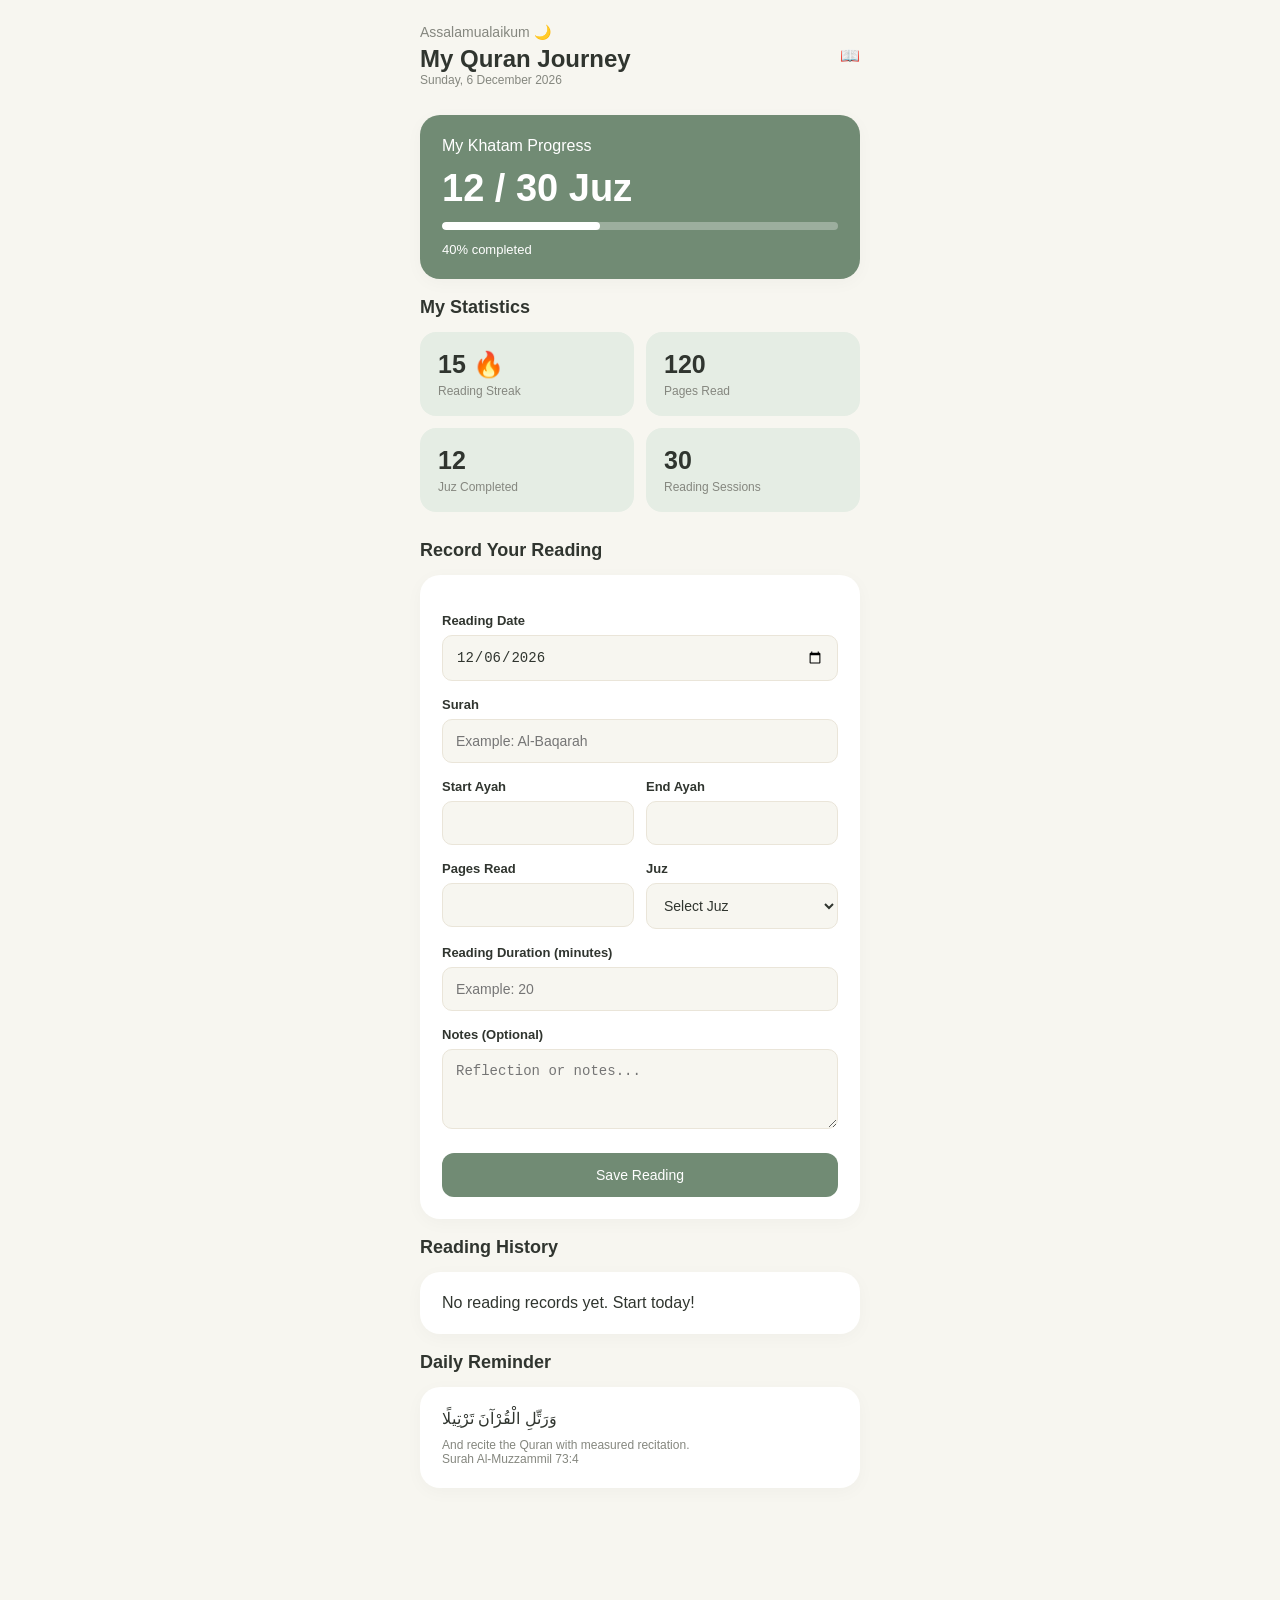
==== index.html @ 78678e8b "Fix homepage name" ====
<!DOCTYPE html>
<html lang="en">
<head>
  <meta charset="UTF-8">
  <meta name="viewport" content="width=device-width, initial-scale=1.0">
  <meta name="theme-color" content="#F7F6F0">
  <title>Quran Daily Tracker</title>
  <link rel="stylesheet" href="style.css">
</head>

<body>
  <main class="app">

    <header>
      <div>
        <p class="greeting">Assalamualaikum 🌙</p>
        <h1>My Quran Journey</h1>
        <p class="date" id="today"></p>
      </div>
      <div>📖</div>
    </header>

    <section class="card progress-card">
      <p>My Khatam Progress</p>
      <div class="progress-number">12 / 30 Juz</div>
      <div class="progress-track">
        <div class="progress-fill"></div>
      </div>
      <p style="margin-top:12px;font-size:13px">
        40% completed
      </p>
    </section>

    <h2 class="section-title">My Statistics</h2>

    <section class="stats">
      <div class="stat">
        <div class="stat-number">15 🔥</div>
        <p class="stat-label">Reading Streak</p>
      </div>

      <div class="stat">
        <div class="stat-number">120</div>
        <p class="stat-label">Pages Read</p>
      </div>

      <div class="stat">
        <div class="stat-number">12</div>
        <p class="stat-label">Juz Completed</p>
      </div>

      <div class="stat">
        <div class="stat-number">30</div>
        <p class="stat-label">Reading Sessions</p>
      </div>
    </section>

    
<h2 class="section-title" style="margin-top:28px">
  Record Your Reading
</h2>

<section class="card">
  <form id="readingForm">

    <label for="readingDate">Reading Date</label>
    <input type="date" id="readingDate" required>

    <label for="surah">Surah</label>
    <input type="text" id="surah"
      placeholder="Example: Al-Baqarah" required>

    <div class="form-row">
      <div>
        <label for="startAyah">Start Ayah</label>
        <input type="number" id="startAyah"
          min="1" required>
      </div>

      <div>
        <label for="endAyah">End Ayah</label>
        <input type="number" id="endAyah"
          min="1" required>
      </div>
    </div>

    <div class="form-row">
      <div>
        <label for="pages">Pages Read</label>
        <input type="number" id="pages"
          min="1" required>
      </div>

      <div>
        <label for="juz">Juz</label>
        <select id="juz" required>
          <option value="">Select Juz</option>
          <option value="1">Juz 1</option>
          <option value="2">Juz 2</option>
          <option value="3">Juz 3</option>
          <option value="4">Juz 4</option>
          <option value="5">Juz 5</option>
          <option value="6">Juz 6</option>
          <option value="7">Juz 7</option>
          <option value="8">Juz 8</option>
          <option value="9">Juz 9</option>
          <option value="10">Juz 10</option>
          <option value="11">Juz 11</option>
          <option value="12">Juz 12</option>
          <option value="13">Juz 13</option>
          <option value="14">Juz 14</option>
          <option value="15">Juz 15</option>
          <option value="16">Juz 16</option>
          <option value="17">Juz 17</option>
          <option value="18">Juz 18</option>
          <option value="19">Juz 19</option>
          <option value="20">Juz 20</option>
          <option value="21">Juz 21</option>
          <option value="22">Juz 22</option>
          <option value="23">Juz 23</option>
          <option value="24">Juz 24</option>
          <option value="25">Juz 25</option>
          <option value="26">Juz 26</option>
          <option value="27">Juz 27</option>
          <option value="28">Juz 28</option>
          <option value="29">Juz 29</option>
          <option value="30">Juz 30</option>
        </select>
      </div>
    </div>

    <label for="duration">Reading Duration (minutes)</label>
    <input type="number" id="duration"
      min="1" placeholder="Example: 20">

    <label for="notes">Notes (Optional)</label>
    <textarea id="notes"
      placeholder="Reflection or notes..."></textarea>

    <button type="submit" style="width:100%;margin-top:20px">
      Save Reading
    </button>

  </form>
</section>

<h2 class="section-title">Reading History</h2>

<section class="card" id="readingHistory">
  <p style="color:#85877F;font-size:13px">
    Your reading records will appear here.
  </p>
</section>
    
    <h2 class="section-title">Daily Reminder</h2>

    <section class="card">
      <p>وَرَتِّلِ الْقُرْآنَ تَرْتِيلًا</p>
      <p style="font-size:12px;color:#85877F;margin-top:10px">
        And recite the Quran with measured recitation.
        <br>Surah Al-Muzzammil 73:4
      </p>
    </section>

  </main>

  <script>
    document.getElementById("today").textContent =
      new Date().toLocaleDateString("en-MY", {
        weekday: "long",
        day: "numeric",
        month: "long",
        year: "numeric"
      });
  </script>

  <script src="app.js"></script>
</body>
</html>
---- style.css ----
* {
  box-sizing: border-box;
  margin: 0;
  padding: 0;
}

:root {
  --ivory: #F7F6F0;
  --sage: #718B74;
  --sage-light: #E5EDE4;
  --beige: #EAE5D9;
  --text: #30352F;
  --muted: #85877F;
  --white: #FFFFFF;
}

body {
  font-family: Arial, sans-serif;
  background: var(--ivory);
  color: var(--text);
  padding-bottom: 90px;
}

.app {
  max-width: 480px;
  margin: auto;
  padding: 24px 20px;
}

header {
  display: flex;
  justify-content: space-between;
  align-items: center;
  margin-bottom: 28px;
}

.greeting {
  font-size: 14px;
  color: var(--muted);
}

h1 {
  font-size: 24px;
  margin-top: 5px;
}

.date {
  font-size: 12px;
  color: var(--muted);
}

.card {
  background: var(--white);
  border-radius: 20px;
  padding: 22px;
  margin-bottom: 18px;
  box-shadow: 0 4px 18px rgba(0,0,0,0.03);
}

.progress-card {
  background: var(--sage);
  color: white;
}

.progress-number {
  font-size: 38px;
  font-weight: bold;
  margin: 12px 0;
}

.progress-track {
  height: 8px;
  background: rgba(255,255,255,0.3);
  border-radius: 20px;
  overflow: hidden;
}

.progress-fill {
  width: 40%;
  height: 100%;
  background: white;
  border-radius: 20px;
}

.section-title {
  font-size: 18px;
  margin-bottom: 14px;
}

.stats {
  display: grid;
  grid-template-columns: repeat(2, 1fr);
  gap: 12px;
}

.stat {
  background: var(--sage-light);
  border-radius: 16px;
  padding: 18px;
}

.stat-number {
  font-size: 25px;
  font-weight: bold;
  margin-bottom: 5px;
}

.stat-label {
  font-size: 12px;
  color: var(--muted);
}

button {
  border: none;
  background: var(--sage);
  color: white;
  padding: 14px 20px;
  border-radius: 12px;
  font-size: 14px;
  cursor: pointer;
}
label {
  display: block;
  font-size: 13px;
  font-weight: 600;
  margin: 16px 0 7px;
}

input, select, textarea {
  width: 100%;
  padding: 13px;
  border: 1px solid #EAE5D9;
  border-radius: 10px;
  background: #F7F6F0;
  color: #30352F;
  font-size: 14px;
}

.form-row {
  display: grid;
  grid-template-columns: 1fr 1fr;
  gap: 12px;
}

textarea {
  min-height: 80px;
  resize: vertical;
}

.history-item {
  padding: 15px 0;
  border-bottom: 1px solid #EAE5D9;
}

.history-item h3 {
  margin-bottom: 8px;
  color: #718B74;
}

.history-item p {
  font-size: 13px;
  color: #85877F;
  margin: 5px 0;
}

.history-item button {
  background: #A65F5F;
  padding: 8px 14px;
  margin-top: 8px;
}
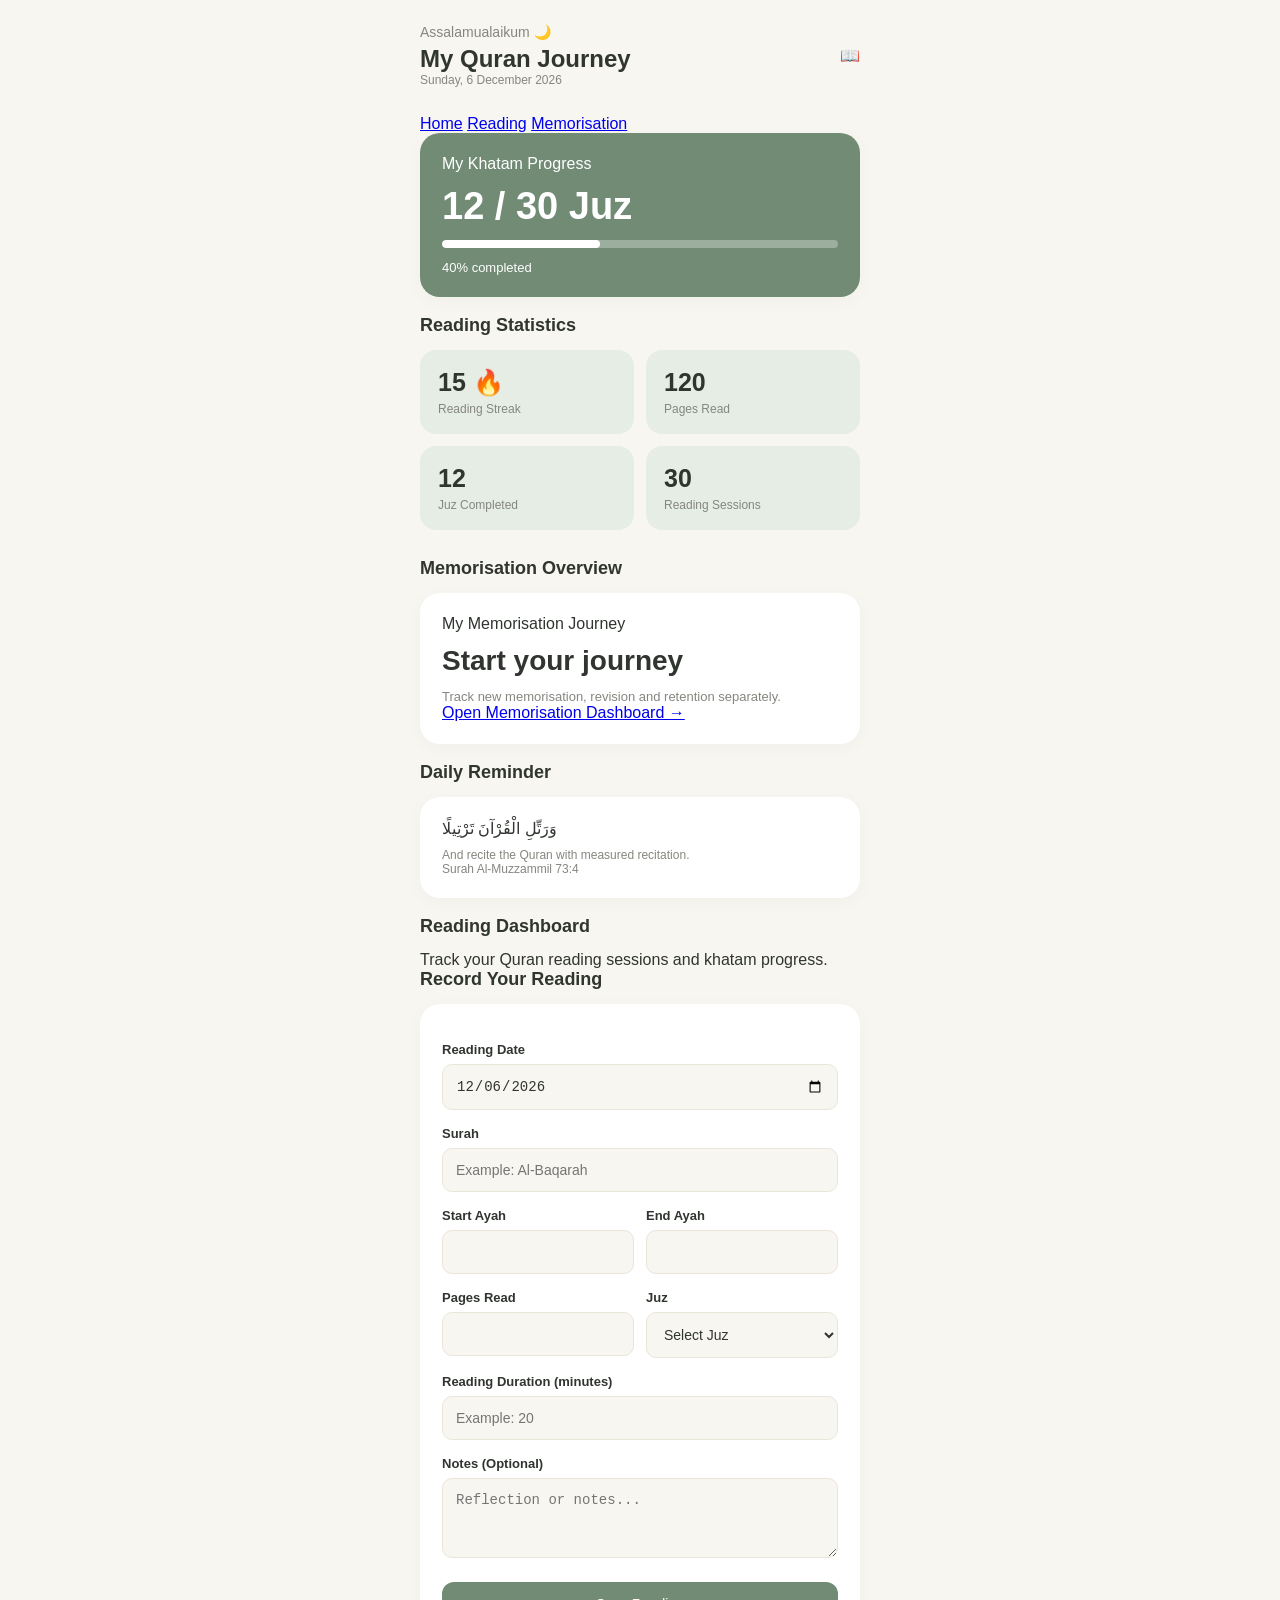
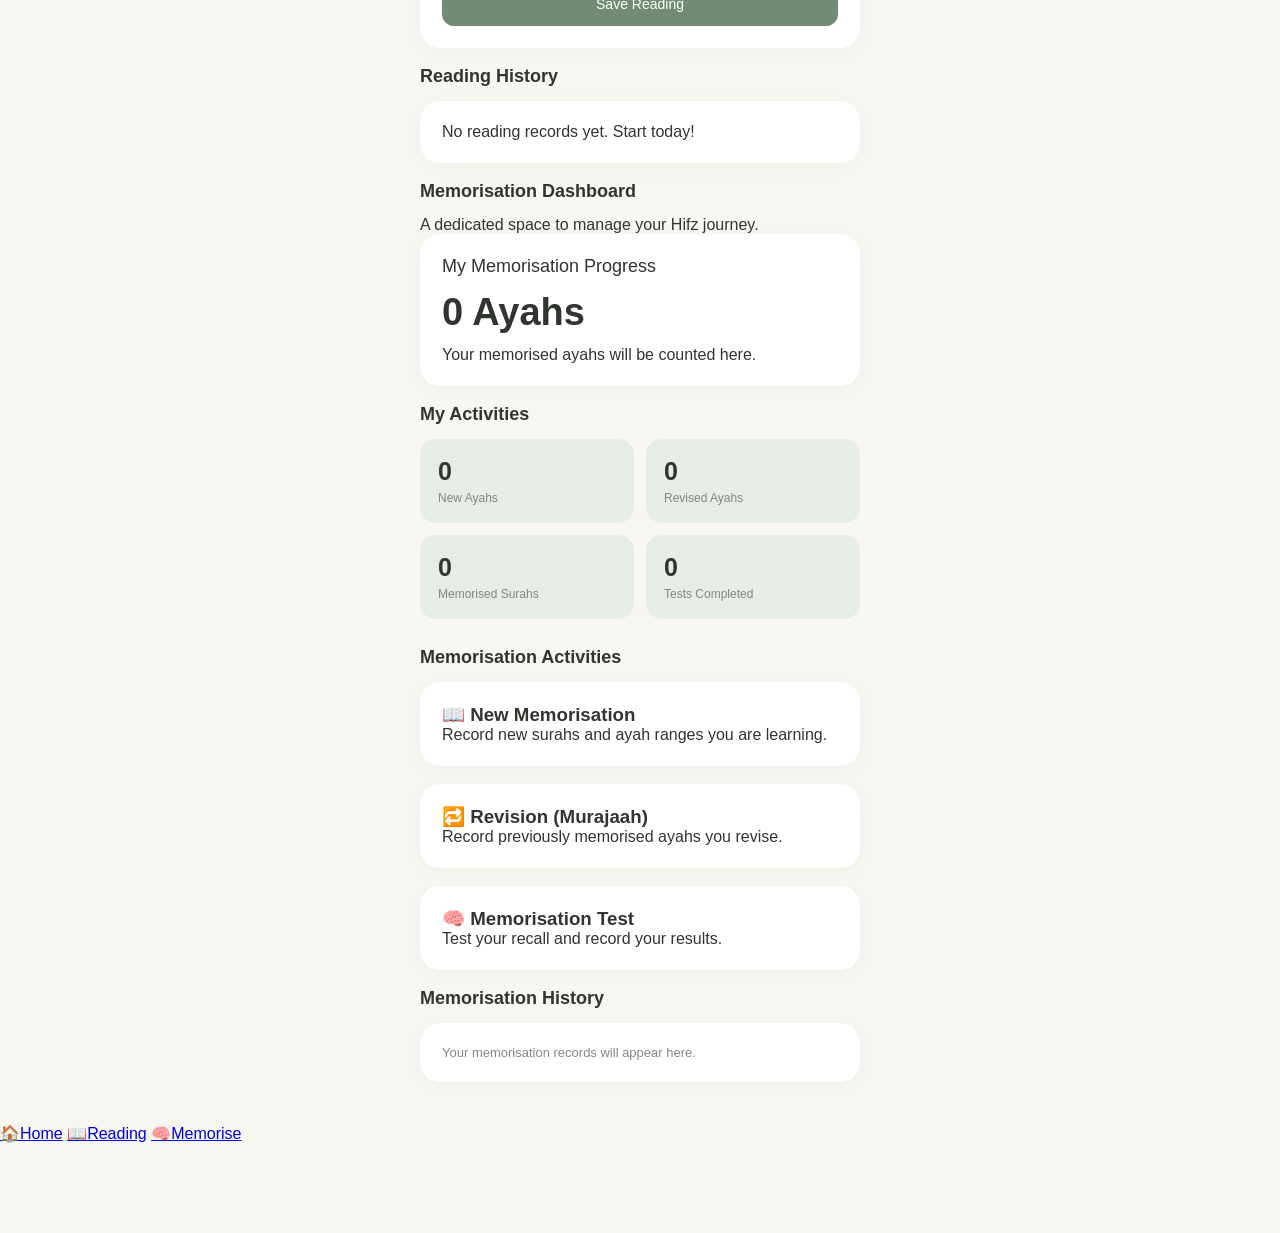
==== commit 01b34084: "Update index.html The app will have three main navigation destinations: 1. Home – overview and shor" ====
--- a/index.html
+++ b/index.html
@@ -21,149 +21,267 @@
       <div>📖</div>
     </header>
 
-    <section class="card progress-card">
-      <p>My Khatam Progress</p>
-      <div class="progress-number">12 / 30 Juz</div>
-      <div class="progress-track">
-        <div class="progress-fill"></div>
-      </div>
-      <p style="margin-top:12px;font-size:13px">
-        40% completed
+    <!-- MAIN NAVIGATION -->
+    <nav class="main-nav">
+      <a href="#home" class="nav-link active">Home</a>
+      <a href="#reading" class="nav-link">Reading</a>
+      <a href="#memorisation" class="nav-link">Memorisation</a>
+    </nav>
+
+    <!-- HOME DASHBOARD -->
+    <section id="home">
+
+      <section class="card progress-card">
+        <p>My Khatam Progress</p>
+        <div class="progress-number">12 / 30 Juz</div>
+        <div class="progress-track">
+          <div class="progress-fill"></div>
+        </div>
+        <p style="margin-top:12px;font-size:13px">
+          40% completed
+        </p>
+      </section>
+
+      <h2 class="section-title">Reading Statistics</h2>
+
+      <section class="stats">
+        <div class="stat">
+          <div class="stat-number">15 🔥</div>
+          <p class="stat-label">Reading Streak</p>
+        </div>
+
+        <div class="stat">
+          <div class="stat-number">120</div>
+          <p class="stat-label">Pages Read</p>
+        </div>
+
+        <div class="stat">
+          <div class="stat-number">12</div>
+          <p class="stat-label">Juz Completed</p>
+        </div>
+
+        <div class="stat">
+          <div class="stat-number">30</div>
+          <p class="stat-label">Reading Sessions</p>
+        </div>
+      </section>
+
+      <h2 class="section-title" style="margin-top:28px">
+        Memorisation Overview
+      </h2>
+
+      <section class="card">
+        <p>My Memorisation Journey</p>
+        <p style="font-size:28px;font-weight:bold;margin:12px 0">
+          Start your journey
+        </p>
+        <p style="font-size:13px;color:#85877F">
+          Track new memorisation, revision and retention separately.
+        </p>
+        <a href="#memorisation" class="action-link">
+          Open Memorisation Dashboard →
+        </a>
+      </section>
+
+      <h2 class="section-title">Daily Reminder</h2>
+
+      <section class="card">
+        <p>وَرَتِّلِ الْقُرْآنَ تَرْتِيلًا</p>
+        <p style="font-size:12px;color:#85877F;margin-top:10px">
+          And recite the Quran with measured recitation.
+          <br>Surah Al-Muzzammil 73:4
+        </p>
+      </section>
+
+    </section>
+
+    <!-- READING DASHBOARD -->
+    <section id="reading" class="dashboard-section">
+
+      <h2 class="section-title">Reading Dashboard</h2>
+      <p class="section-description">
+        Track your Quran reading sessions and khatam progress.
       </p>
+
+      <h2 class="section-title">Record Your Reading</h2>
+
+      <section class="card">
+        <form id="readingForm">
+
+          <label for="readingDate">Reading Date</label>
+          <input type="date" id="readingDate" required>
+
+          <label for="surah">Surah</label>
+          <input type="text" id="surah"
+            placeholder="Example: Al-Baqarah" required>
+
+          <div class="form-row">
+            <div>
+              <label for="startAyah">Start Ayah</label>
+              <input type="number" id="startAyah"
+                min="1" required>
+            </div>
+
+            <div>
+              <label for="endAyah">End Ayah</label>
+              <input type="number" id="endAyah"
+                min="1" required>
+            </div>
+          </div>
+
+          <div class="form-row">
+            <div>
+              <label for="pages">Pages Read</label>
+              <input type="number" id="pages"
+                min="1" required>
+            </div>
+
+            <div>
+              <label for="juz">Juz</label>
+              <select id="juz" required>
+                <option value="">Select Juz</option>
+                <option value="1">Juz 1</option>
+                <option value="2">Juz 2</option>
+                <option value="3">Juz 3</option>
+                <option value="4">Juz 4</option>
+                <option value="5">Juz 5</option>
+                <option value="6">Juz 6</option>
+                <option value="7">Juz 7</option>
+                <option value="8">Juz 8</option>
+                <option value="9">Juz 9</option>
+                <option value="10">Juz 10</option>
+                <option value="11">Juz 11</option>
+                <option value="12">Juz 12</option>
+                <option value="13">Juz 13</option>
+                <option value="14">Juz 14</option>
+                <option value="15">Juz 15</option>
+                <option value="16">Juz 16</option>
+                <option value="17">Juz 17</option>
+                <option value="18">Juz 18</option>
+                <option value="19">Juz 19</option>
+                <option value="20">Juz 20</option>
+                <option value="21">Juz 21</option>
+                <option value="22">Juz 22</option>
+                <option value="23">Juz 23</option>
+                <option value="24">Juz 24</option>
+                <option value="25">Juz 25</option>
+                <option value="26">Juz 26</option>
+                <option value="27">Juz 27</option>
+                <option value="28">Juz 28</option>
+                <option value="29">Juz 29</option>
+                <option value="30">Juz 30</option>
+              </select>
+            </div>
+          </div>
+
+          <label for="duration">Reading Duration (minutes)</label>
+          <input type="number" id="duration"
+            min="1" placeholder="Example: 20">
+
+          <label for="notes">Notes (Optional)</label>
+          <textarea id="notes"
+            placeholder="Reflection or notes..."></textarea>
+
+          <button type="submit" style="width:100%;margin-top:20px">
+            Save Reading
+          </button>
+
+        </form>
+      </section>
+
+      <h2 class="section-title">Reading History</h2>
+
+      <section class="card" id="readingHistory">
+        <p style="color:#85877F;font-size:13px">
+          Your reading records will appear here.
+        </p>
+      </section>
+
     </section>
 
-    <h2 class="section-title">My Statistics</h2>
-
-    <section class="stats">
-      <div class="stat">
-        <div class="stat-number">15 🔥</div>
-        <p class="stat-label">Reading Streak</p>
-      </div>
-
-      <div class="stat">
-        <div class="stat-number">120</div>
-        <p class="stat-label">Pages Read</p>
-      </div>
-
-      <div class="stat">
-        <div class="stat-number">12</div>
-        <p class="stat-label">Juz Completed</p>
-      </div>
-
-      <div class="stat">
-        <div class="stat-number">30</div>
-        <p class="stat-label">Reading Sessions</p>
-      </div>
+    <!-- MEMORISATION DASHBOARD -->
+    <section id="memorisation" class="dashboard-section">
+
+      <h2 class="section-title">Memorisation Dashboard</h2>
+      <p class="section-description">
+        A dedicated space to manage your Hifz journey.
+      </p>
+
+      <section class="card">
+        <p class="section-title">My Memorisation Progress</p>
+        <div class="progress-number">0 Ayahs</div>
+        <p class="section-description">
+          Your memorised ayahs will be counted here.
+        </p>
+      </section>
+
+      <h2 class="section-title">My Activities</h2>
+
+      <section class="stats">
+        <div class="stat">
+          <div class="stat-number">0</div>
+          <p class="stat-label">New Ayahs</p>
+        </div>
+
+        <div class="stat">
+          <div class="stat-number">0</div>
+          <p class="stat-label">Revised Ayahs</p>
+        </div>
+
+        <div class="stat">
+          <div class="stat-number">0</div>
+          <p class="stat-label">Memorised Surahs</p>
+        </div>
+
+        <div class="stat">
+          <div class="stat-number">0</div>
+          <p class="stat-label">Tests Completed</p>
+        </div>
+      </section>
+
+      <h2 class="section-title" style="margin-top:28px">
+        Memorisation Activities
+      </h2>
+
+      <section class="card">
+        <h3>📖 New Memorisation</h3>
+        <p class="section-description">
+          Record new surahs and ayah ranges you are learning.
+        </p>
+      </section>
+
+      <section class="card">
+        <h3>🔁 Revision (Murajaah)</h3>
+        <p class="section-description">
+          Record previously memorised ayahs you revise.
+        </p>
+      </section>
+
+      <section class="card">
+        <h3>🧠 Memorisation Test</h3>
+        <p class="section-description">
+          Test your recall and record your results.
+        </p>
+      </section>
+
+      <h2 class="section-title">Memorisation History</h2>
+
+      <section class="card" id="memorisationHistory">
+        <p style="color:#85877F;font-size:13px">
+          Your memorisation records will appear here.
+        </p>
+      </section>
+
     </section>
 
-    
-<h2 class="section-title" style="margin-top:28px">
-  Record Your Reading
-</h2>
-
-<section class="card">
-  <form id="readingForm">
-
-    <label for="readingDate">Reading Date</label>
-    <input type="date" id="readingDate" required>
-
-    <label for="surah">Surah</label>
-    <input type="text" id="surah"
-      placeholder="Example: Al-Baqarah" required>
-
-    <div class="form-row">
-      <div>
-        <label for="startAyah">Start Ayah</label>
-        <input type="number" id="startAyah"
-          min="1" required>
-      </div>
-
-      <div>
-        <label for="endAyah">End Ayah</label>
-        <input type="number" id="endAyah"
-          min="1" required>
-      </div>
-    </div>
-
-    <div class="form-row">
-      <div>
-        <label for="pages">Pages Read</label>
-        <input type="number" id="pages"
-          min="1" required>
-      </div>
-
-      <div>
-        <label for="juz">Juz</label>
-        <select id="juz" required>
-          <option value="">Select Juz</option>
-          <option value="1">Juz 1</option>
-          <option value="2">Juz 2</option>
-          <option value="3">Juz 3</option>
-          <option value="4">Juz 4</option>
-          <option value="5">Juz 5</option>
-          <option value="6">Juz 6</option>
-          <option value="7">Juz 7</option>
-          <option value="8">Juz 8</option>
-          <option value="9">Juz 9</option>
-          <option value="10">Juz 10</option>
-          <option value="11">Juz 11</option>
-          <option value="12">Juz 12</option>
-          <option value="13">Juz 13</option>
-          <option value="14">Juz 14</option>
-          <option value="15">Juz 15</option>
-          <option value="16">Juz 16</option>
-          <option value="17">Juz 17</option>
-          <option value="18">Juz 18</option>
-          <option value="19">Juz 19</option>
-          <option value="20">Juz 20</option>
-          <option value="21">Juz 21</option>
-          <option value="22">Juz 22</option>
-          <option value="23">Juz 23</option>
-          <option value="24">Juz 24</option>
-          <option value="25">Juz 25</option>
-          <option value="26">Juz 26</option>
-          <option value="27">Juz 27</option>
-          <option value="28">Juz 28</option>
-          <option value="29">Juz 29</option>
-          <option value="30">Juz 30</option>
-        </select>
-      </div>
-    </div>
-
-    <label for="duration">Reading Duration (minutes)</label>
-    <input type="number" id="duration"
-      min="1" placeholder="Example: 20">
-
-    <label for="notes">Notes (Optional)</label>
-    <textarea id="notes"
-      placeholder="Reflection or notes..."></textarea>
-
-    <button type="submit" style="width:100%;margin-top:20px">
-      Save Reading
-    </button>
-
-  </form>
-</section>
-
-<h2 class="section-title">Reading History</h2>
-
-<section class="card" id="readingHistory">
-  <p style="color:#85877F;font-size:13px">
-    Your reading records will appear here.
-  </p>
-</section>
-    
-    <h2 class="section-title">Daily Reminder</h2>
-
-    <section class="card">
-      <p>وَرَتِّلِ الْقُرْآنَ تَرْتِيلًا</p>
-      <p style="font-size:12px;color:#85877F;margin-top:10px">
-        And recite the Quran with measured recitation.
-        <br>Surah Al-Muzzammil 73:4
-      </p>
-    </section>
-
   </main>
+
+  <!-- BOTTOM NAVIGATION -->
+  <nav class="bottom-nav">
+    <a href="#home">🏠<span>Home</span></a>
+    <a href="#reading">📖<span>Reading</span></a>
+    <a href="#memorisation">🧠<span>Memorise</span></a>
+  </nav>
 
   <script>
     document.getElementById("today").textContent =
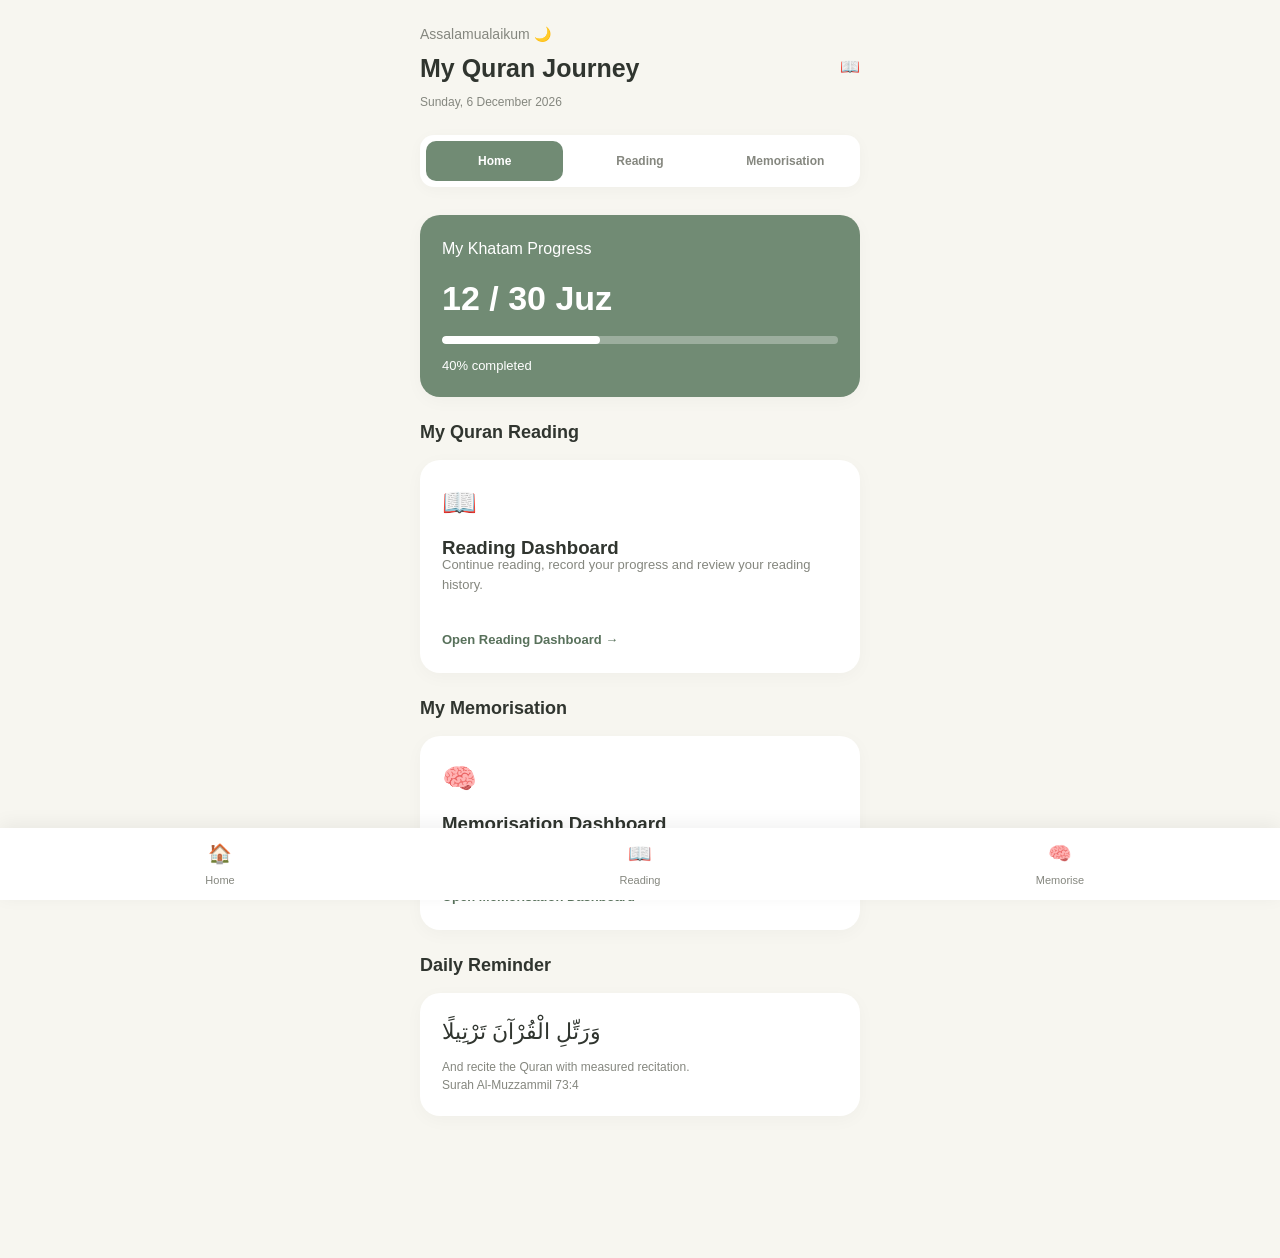
==== commit f97f8d53: "Update index.html" ====
--- a/index.html
+++ b/index.html
@@ -5,11 +5,12 @@
   <meta charset="UTF-8">
   <meta name="viewport" content="width=device-width, initial-scale=1.0">
   <meta name="theme-color" content="#F7F6F0">
-  <title>Quran Daily Tracker</title>
+  <title>Home | Quran Daily Tracker</title>
   <link rel="stylesheet" href="style.css">
 </head>
 
 <body>
+
   <main class="app">
 
     <header>
@@ -21,266 +22,83 @@
       <div>📖</div>
     </header>
 
-    <!-- MAIN NAVIGATION -->
+    <!-- PAGE NAVIGATION -->
     <nav class="main-nav">
-      <a href="#home" class="nav-link active">Home</a>
-      <a href="#reading" class="nav-link">Reading</a>
-      <a href="#memorisation" class="nav-link">Memorisation</a>
+      <a href="index.html" class="nav-link active">Home</a>
+      <a href="reading.html" class="nav-link">Reading</a>
+      <a href="memorisation.html" class="nav-link">Memorisation</a>
     </nav>
 
-    <!-- HOME DASHBOARD -->
-    <section id="home">
+    <!-- KHATAM OVERVIEW -->
+    <section class="card progress-card">
+      <p>My Khatam Progress</p>
 
-      <section class="card progress-card">
-        <p>My Khatam Progress</p>
-        <div class="progress-number">12 / 30 Juz</div>
-        <div class="progress-track">
-          <div class="progress-fill"></div>
-        </div>
-        <p style="margin-top:12px;font-size:13px">
-          40% completed
-        </p>
-      </section>
+      <div class="progress-number">12 / 30 Juz</div>
 
-      <h2 class="section-title">Reading Statistics</h2>
+      <div class="progress-track">
+        <div class="progress-fill"></div>
+      </div>
 
-      <section class="stats">
-        <div class="stat">
-          <div class="stat-number">15 🔥</div>
-          <p class="stat-label">Reading Streak</p>
-        </div>
-
-        <div class="stat">
-          <div class="stat-number">120</div>
-          <p class="stat-label">Pages Read</p>
-        </div>
-
-        <div class="stat">
-          <div class="stat-number">12</div>
-          <p class="stat-label">Juz Completed</p>
-        </div>
-
-        <div class="stat">
-          <div class="stat-number">30</div>
-          <p class="stat-label">Reading Sessions</p>
-        </div>
-      </section>
-
-      <h2 class="section-title" style="margin-top:28px">
-        Memorisation Overview
-      </h2>
-
-      <section class="card">
-        <p>My Memorisation Journey</p>
-        <p style="font-size:28px;font-weight:bold;margin:12px 0">
-          Start your journey
-        </p>
-        <p style="font-size:13px;color:#85877F">
-          Track new memorisation, revision and retention separately.
-        </p>
-        <a href="#memorisation" class="action-link">
-          Open Memorisation Dashboard →
-        </a>
-      </section>
-
-      <h2 class="section-title">Daily Reminder</h2>
-
-      <section class="card">
-        <p>وَرَتِّلِ الْقُرْآنَ تَرْتِيلًا</p>
-        <p style="font-size:12px;color:#85877F;margin-top:10px">
-          And recite the Quran with measured recitation.
-          <br>Surah Al-Muzzammil 73:4
-        </p>
-      </section>
-
+      <p style="margin-top:12px;font-size:13px">
+        40% completed
+      </p>
     </section>
 
-    <!-- READING DASHBOARD -->
-    <section id="reading" class="dashboard-section">
+    <!-- READING SHORTCUT -->
+    <h2 class="section-title">My Quran Reading</h2>
 
-      <h2 class="section-title">Reading Dashboard</h2>
+    <section class="card">
+      <div style="font-size:28px;margin-bottom:10px">📖</div>
+
+      <h3>Reading Dashboard</h3>
+
       <p class="section-description">
-        Track your Quran reading sessions and khatam progress.
+        Continue reading, record your progress and review your reading history.
       </p>
 
-      <h2 class="section-title">Record Your Reading</h2>
-
-      <section class="card">
-        <form id="readingForm">
-
-          <label for="readingDate">Reading Date</label>
-          <input type="date" id="readingDate" required>
-
-          <label for="surah">Surah</label>
-          <input type="text" id="surah"
-            placeholder="Example: Al-Baqarah" required>
-
-          <div class="form-row">
-            <div>
-              <label for="startAyah">Start Ayah</label>
-              <input type="number" id="startAyah"
-                min="1" required>
-            </div>
-
-            <div>
-              <label for="endAyah">End Ayah</label>
-              <input type="number" id="endAyah"
-                min="1" required>
-            </div>
-          </div>
-
-          <div class="form-row">
-            <div>
-              <label for="pages">Pages Read</label>
-              <input type="number" id="pages"
-                min="1" required>
-            </div>
-
-            <div>
-              <label for="juz">Juz</label>
-              <select id="juz" required>
-                <option value="">Select Juz</option>
-                <option value="1">Juz 1</option>
-                <option value="2">Juz 2</option>
-                <option value="3">Juz 3</option>
-                <option value="4">Juz 4</option>
-                <option value="5">Juz 5</option>
-                <option value="6">Juz 6</option>
-                <option value="7">Juz 7</option>
-                <option value="8">Juz 8</option>
-                <option value="9">Juz 9</option>
-                <option value="10">Juz 10</option>
-                <option value="11">Juz 11</option>
-                <option value="12">Juz 12</option>
-                <option value="13">Juz 13</option>
-                <option value="14">Juz 14</option>
-                <option value="15">Juz 15</option>
-                <option value="16">Juz 16</option>
-                <option value="17">Juz 17</option>
-                <option value="18">Juz 18</option>
-                <option value="19">Juz 19</option>
-                <option value="20">Juz 20</option>
-                <option value="21">Juz 21</option>
-                <option value="22">Juz 22</option>
-                <option value="23">Juz 23</option>
-                <option value="24">Juz 24</option>
-                <option value="25">Juz 25</option>
-                <option value="26">Juz 26</option>
-                <option value="27">Juz 27</option>
-                <option value="28">Juz 28</option>
-                <option value="29">Juz 29</option>
-                <option value="30">Juz 30</option>
-              </select>
-            </div>
-          </div>
-
-          <label for="duration">Reading Duration (minutes)</label>
-          <input type="number" id="duration"
-            min="1" placeholder="Example: 20">
-
-          <label for="notes">Notes (Optional)</label>
-          <textarea id="notes"
-            placeholder="Reflection or notes..."></textarea>
-
-          <button type="submit" style="width:100%;margin-top:20px">
-            Save Reading
-          </button>
-
-        </form>
-      </section>
-
-      <h2 class="section-title">Reading History</h2>
-
-      <section class="card" id="readingHistory">
-        <p style="color:#85877F;font-size:13px">
-          Your reading records will appear here.
-        </p>
-      </section>
-
+      <a href="reading.html" class="action-link">
+        Open Reading Dashboard →
+      </a>
     </section>
 
-    <!-- MEMORISATION DASHBOARD -->
-    <section id="memorisation" class="dashboard-section">
+    <!-- MEMORISATION SHORTCUT -->
+    <h2 class="section-title">My Memorisation</h2>
 
-      <h2 class="section-title">Memorisation Dashboard</h2>
+    <section class="card">
+      <div style="font-size:28px;margin-bottom:10px">🧠</div>
+
+      <h3>Memorisation Dashboard</h3>
+
       <p class="section-description">
-        A dedicated space to manage your Hifz journey.
+        Manage new memorisation, Murajaah, tests and Hifz progress.
       </p>
 
-      <section class="card">
-        <p class="section-title">My Memorisation Progress</p>
-        <div class="progress-number">0 Ayahs</div>
-        <p class="section-description">
-          Your memorised ayahs will be counted here.
-        </p>
-      </section>
+      <a href="memorisation.html" class="action-link">
+        Open Memorisation Dashboard →
+      </a>
+    </section>
 
-      <h2 class="section-title">My Activities</h2>
+    <!-- REMINDER -->
+    <h2 class="section-title">Daily Reminder</h2>
 
-      <section class="stats">
-        <div class="stat">
-          <div class="stat-number">0</div>
-          <p class="stat-label">New Ayahs</p>
-        </div>
+    <section class="card">
+      <p style="font-size:22px">
+        وَرَتِّلِ الْقُرْآنَ تَرْتِيلًا
+      </p>
 
-        <div class="stat">
-          <div class="stat-number">0</div>
-          <p class="stat-label">Revised Ayahs</p>
-        </div>
-
-        <div class="stat">
-          <div class="stat-number">0</div>
-          <p class="stat-label">Memorised Surahs</p>
-        </div>
-
-        <div class="stat">
-          <div class="stat-number">0</div>
-          <p class="stat-label">Tests Completed</p>
-        </div>
-      </section>
-
-      <h2 class="section-title" style="margin-top:28px">
-        Memorisation Activities
-      </h2>
-
-      <section class="card">
-        <h3>📖 New Memorisation</h3>
-        <p class="section-description">
-          Record new surahs and ayah ranges you are learning.
-        </p>
-      </section>
-
-      <section class="card">
-        <h3>🔁 Revision (Murajaah)</h3>
-        <p class="section-description">
-          Record previously memorised ayahs you revise.
-        </p>
-      </section>
-
-      <section class="card">
-        <h3>🧠 Memorisation Test</h3>
-        <p class="section-description">
-          Test your recall and record your results.
-        </p>
-      </section>
-
-      <h2 class="section-title">Memorisation History</h2>
-
-      <section class="card" id="memorisationHistory">
-        <p style="color:#85877F;font-size:13px">
-          Your memorisation records will appear here.
-        </p>
-      </section>
-
+      <p style="font-size:12px;color:#85877F;margin-top:10px">
+        And recite the Quran with measured recitation.
+        <br>Surah Al-Muzzammil 73:4
+      </p>
     </section>
 
   </main>
 
-  <!-- BOTTOM NAVIGATION -->
+  <!-- BOTTOM PAGE NAVIGATION -->
   <nav class="bottom-nav">
-    <a href="#home">🏠<span>Home</span></a>
-    <a href="#reading">📖<span>Reading</span></a>
-    <a href="#memorisation">🧠<span>Memorise</span></a>
+    <a href="index.html">🏠<span>Home</span></a>
+    <a href="reading.html">📖<span>Reading</span></a>
+    <a href="memorisation.html">🧠<span>Memorise</span></a>
   </nav>
 
   <script>
@@ -294,5 +112,6 @@
   </script>
 
   <script src="app.js"></script>
+
 </body>
 </html>
--- a/style.css
+++ b/style.css
@@ -1,3 +1,8 @@
+
+/* ==============================
+   QURAN DAILY TRACKER
+   Main design system
+================================ */
 
 * {
   box-sizing: border-box;
@@ -8,31 +13,42 @@
 :root {
   --ivory: #F7F6F0;
   --sage: #718B74;
+  --sage-dark: #58715B;
   --sage-light: #E5EDE4;
   --beige: #EAE5D9;
   --text: #30352F;
   --muted: #85877F;
   --white: #FFFFFF;
+  --danger: #A65F5F;
+}
+
+html {
+  scroll-behavior: smooth;
+  scroll-padding-top: 20px;
 }
 
 body {
   font-family: Arial, sans-serif;
   background: var(--ivory);
   color: var(--text);
-  padding-bottom: 90px;
+  padding-bottom: 100px;
+  line-height: 1.5;
 }
 
 .app {
+  width: 100%;
   max-width: 480px;
   margin: auto;
   padding: 24px 20px;
 }
+
+/* HEADER */
 
 header {
   display: flex;
   justify-content: space-between;
   align-items: center;
-  margin-bottom: 28px;
+  margin-bottom: 24px;
 }
 
 .greeting {
@@ -41,14 +57,67 @@
 }
 
 h1 {
-  font-size: 24px;
+  font-size: 25px;
   margin-top: 5px;
 }
 
 .date {
   font-size: 12px;
   color: var(--muted);
-}
+  margin-top: 5px;
+}
+
+/* MAIN NAVIGATION */
+
+.main-nav {
+  display: flex;
+  gap: 8px;
+  padding: 6px;
+  background: var(--white);
+  border-radius: 14px;
+  margin-bottom: 28px;
+  box-shadow: 0 3px 15px rgba(0,0,0,0.03);
+}
+
+.nav-link {
+  flex: 1;
+  text-align: center;
+  text-decoration: none;
+  color: var(--muted);
+  padding: 11px 5px;
+  border-radius: 10px;
+  font-size: 12px;
+  font-weight: 600;
+}
+
+.nav-link.active {
+  background: var(--sage);
+  color: var(--white);
+}
+
+/* DASHBOARDS */
+
+.dashboard-section {
+  display: none;
+  padding-top: 5px;
+}
+
+.dashboard-section:target {
+  display: block;
+}
+
+/* Show home when no dashboard is selected */
+body:not(:has(.dashboard-section:target)) #home {
+  display: block;
+}
+
+.section-description {
+  color: var(--muted);
+  font-size: 13px;
+  margin: -7px 0 20px;
+}
+
+/* CARDS */
 
 .card {
   background: var(--white);
@@ -64,7 +133,7 @@
 }
 
 .progress-number {
-  font-size: 38px;
+  font-size: 34px;
   font-weight: bold;
   margin: 12px 0;
 }
@@ -86,7 +155,19 @@
 .section-title {
   font-size: 18px;
   margin-bottom: 14px;
-}
+  margin-top: 22px;
+}
+
+.action-link {
+  display: inline-block;
+  margin-top: 16px;
+  color: var(--sage-dark);
+  text-decoration: none;
+  font-size: 13px;
+  font-weight: bold;
+}
+
+/* STATISTICS */
 
 .stats {
   display: grid;
@@ -110,6 +191,48 @@
   font-size: 12px;
   color: var(--muted);
 }
+
+/* FORMS */
+
+label {
+  display: block;
+  font-size: 13px;
+  font-weight: 600;
+  margin: 16px 0 7px;
+}
+
+input,
+select,
+textarea {
+  width: 100%;
+  padding: 13px;
+  border: 1px solid var(--beige);
+  border-radius: 10px;
+  background: var(--ivory);
+  color: var(--text);
+  font-size: 14px;
+  font-family: inherit;
+}
+
+input:focus,
+select:focus,
+textarea:focus {
+  outline: 2px solid var(--sage);
+  border-color: var(--sage);
+}
+
+.form-row {
+  display: grid;
+  grid-template-columns: 1fr 1fr;
+  gap: 12px;
+}
+
+textarea {
+  min-height: 80px;
+  resize: vertical;
+}
+
+/* BUTTONS */
 
 button {
   border: none;
@@ -118,54 +241,98 @@
   padding: 14px 20px;
   border-radius: 12px;
   font-size: 14px;
+  font-weight: 600;
   cursor: pointer;
 }
-label {
-  display: block;
-  font-size: 13px;
-  font-weight: 600;
-  margin: 16px 0 7px;
-}
-
-input, select, textarea {
-  width: 100%;
-  padding: 13px;
-  border: 1px solid #EAE5D9;
-  border-radius: 10px;
-  background: #F7F6F0;
-  color: #30352F;
-  font-size: 14px;
-}
-
-.form-row {
-  display: grid;
-  grid-template-columns: 1fr 1fr;
-  gap: 12px;
-}
-
-textarea {
-  min-height: 80px;
-  resize: vertical;
-}
+
+button:active {
+  background: var(--sage-dark);
+  transform: scale(0.98);
+}
+
+/* READING HISTORY */
 
 .history-item {
   padding: 15px 0;
-  border-bottom: 1px solid #EAE5D9;
+  border-bottom: 1px solid var(--beige);
+}
+
+.history-item:last-child {
+  border-bottom: none;
 }
 
 .history-item h3 {
   margin-bottom: 8px;
-  color: #718B74;
+  color: var(--sage);
 }
 
 .history-item p {
   font-size: 13px;
-  color: #85877F;
+  color: var(--muted);
   margin: 5px 0;
 }
 
 .history-item button {
-  background: #A65F5F;
+  background: var(--danger);
   padding: 8px 14px;
   margin-top: 8px;
 }
+
+/* BOTTOM NAVIGATION */
+
+.bottom-nav {
+  position: fixed;
+  bottom: 0;
+  left: 0;
+  right: 0;
+  z-index: 100;
+  display: flex;
+  justify-content: space-around;
+  background: var(--white);
+  padding: 12px 10px calc(12px + env(safe-area-inset-bottom));
+  box-shadow: 0 -4px 18px rgba(0,0,0,0.06);
+}
+
+.bottom-nav a {
+  display: flex;
+  flex-direction: column;
+  align-items: center;
+  gap: 3px;
+  color: var(--muted);
+  text-decoration: none;
+  font-size: 19px;
+  min-width: 75px;
+}
+
+.bottom-nav span {
+  font-size: 11px;
+}
+
+.bottom-nav a:focus,
+.bottom-nav a:hover {
+  color: var(--sage-dark);
+}
+
+/* SMALL SCREENS */
+
+@media (max-width: 360px) {
+  .app {
+    padding: 20px 14px;
+  }
+
+  h1 {
+    font-size: 22px;
+  }
+
+  .nav-link {
+    font-size: 11px;
+  }
+
+  .stat {
+    padding: 14px;
+  }
+
+  .stat-number {
+    font-size: 22px;
+  }
+}
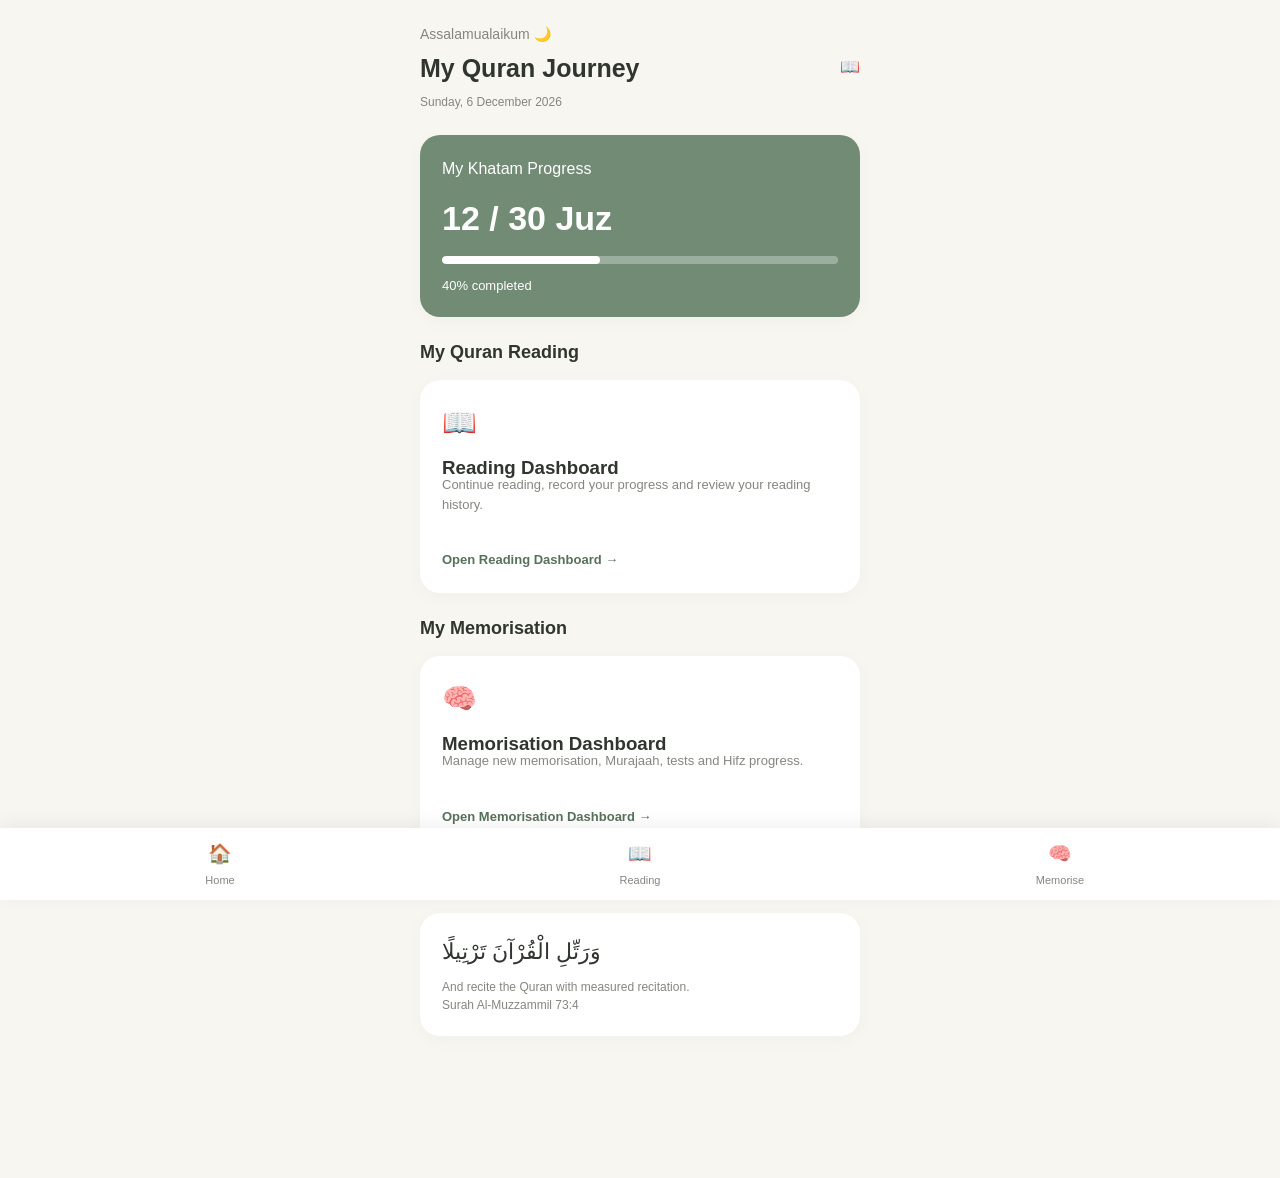
==== commit e0c98edd: "Update index.html" ====
--- a/index.html
+++ b/index.html
@@ -21,13 +21,6 @@
       </div>
       <div>📖</div>
     </header>
-
-    <!-- PAGE NAVIGATION -->
-    <nav class="main-nav">
-      <a href="index.html" class="nav-link active">Home</a>
-      <a href="reading.html" class="nav-link">Reading</a>
-      <a href="memorisation.html" class="nav-link">Memorisation</a>
-    </nav>
 
     <!-- KHATAM OVERVIEW -->
     <section class="card progress-card">
--- a/style.css
+++ b/style.css
@@ -336,3 +336,153 @@
     font-size: 22px;
   }
 }
+
+/* =====================================
+   QURAN READER DESIGN
+===================================== */
+
+.surah-heading {
+  text-align: center;
+  background: var(--sage-light);
+  padding: 28px 20px;
+}
+
+.surah-heading h2 {
+  font-size: 36px;
+  margin: 14px 0;
+  line-height: 1.8;
+  font-family: "Traditional Arabic", "Noto Naskh Arabic",
+               "Amiri", serif;
+}
+
+.surah-heading h3 {
+  font-size: 19px;
+  color: var(--sage-dark);
+  margin-bottom: 8px;
+}
+
+.surah-heading p {
+  font-size: 12px;
+  color: var(--muted);
+}
+
+.font-controls {
+  display: flex;
+  align-items: center;
+  justify-content: space-between;
+  gap: 15px;
+  margin-top: 10px;
+}
+
+.font-controls button {
+  min-width: 55px;
+  padding: 10px;
+}
+
+#fontSizeLabel {
+  font-size: 13px;
+  color: var(--muted);
+}
+
+.reader-status {
+  font-size: 12px;
+  color: var(--muted);
+  text-align: center;
+  padding: 12px;
+}
+
+.quran-ayah {
+  background: var(--white);
+  padding: 22px 18px;
+  margin-bottom: 12px;
+  border-radius: 16px;
+  border: 1px solid transparent;
+  box-shadow: 0 3px 12px rgba(0,0,0,0.025);
+  scroll-margin-top: 20px;
+  transition: background 0.2s ease;
+}
+
+.quran-ayah.selected-ayah {
+  background: var(--sage-light);
+  border-color: var(--sage);
+}
+
+.ayah-number {
+  display: flex;
+  justify-content: space-between;
+  align-items: center;
+  color: var(--muted);
+  font-size: 12px;
+  margin-bottom: 18px;
+}
+
+.bookmark-button {
+  background: var(--sage-light);
+  color: var(--sage-dark);
+  padding: 6px 12px;
+  font-size: 18px;
+}
+
+.arabic-text {
+  direction: rtl;
+  text-align: right;
+  line-height: 2.3;
+  font-family: "Noto Naskh Arabic", "Traditional Arabic",
+               "Amiri", serif;
+  color: var(--text);
+  margin-bottom: 18px;
+  word-spacing: 3px;
+}
+
+.arabic-ayah-number {
+  color: var(--sage);
+  font-size: 0.75em;
+  white-space: nowrap;
+}
+
+.translation-text {
+  font-size: 14px;
+  line-height: 1.9;
+  color: var(--muted);
+  border-top: 1px solid var(--beige);
+  padding-top: 14px;
+  margin-top: 10px;
+}
+
+.reader-navigation {
+  display: flex;
+  gap: 10px;
+  justify-content: space-between;
+}
+
+.reader-navigation button {
+  flex: 1;
+  padding: 12px 8px;
+  font-size: 12px;
+}
+
+.source-note {
+  font-size: 11px;
+  color: var(--muted);
+  line-height: 1.8;
+}
+
+.source-note a {
+  display: inline-block;
+  margin-top: 8px;
+  color: var(--sage-dark);
+}
+
+@media (max-width: 360px) {
+  .surah-heading h2 {
+    font-size: 30px;
+  }
+
+  .quran-ayah {
+    padding: 18px 14px;
+  }
+
+  .reader-navigation button {
+    font-size: 11px;
+  }
+}
